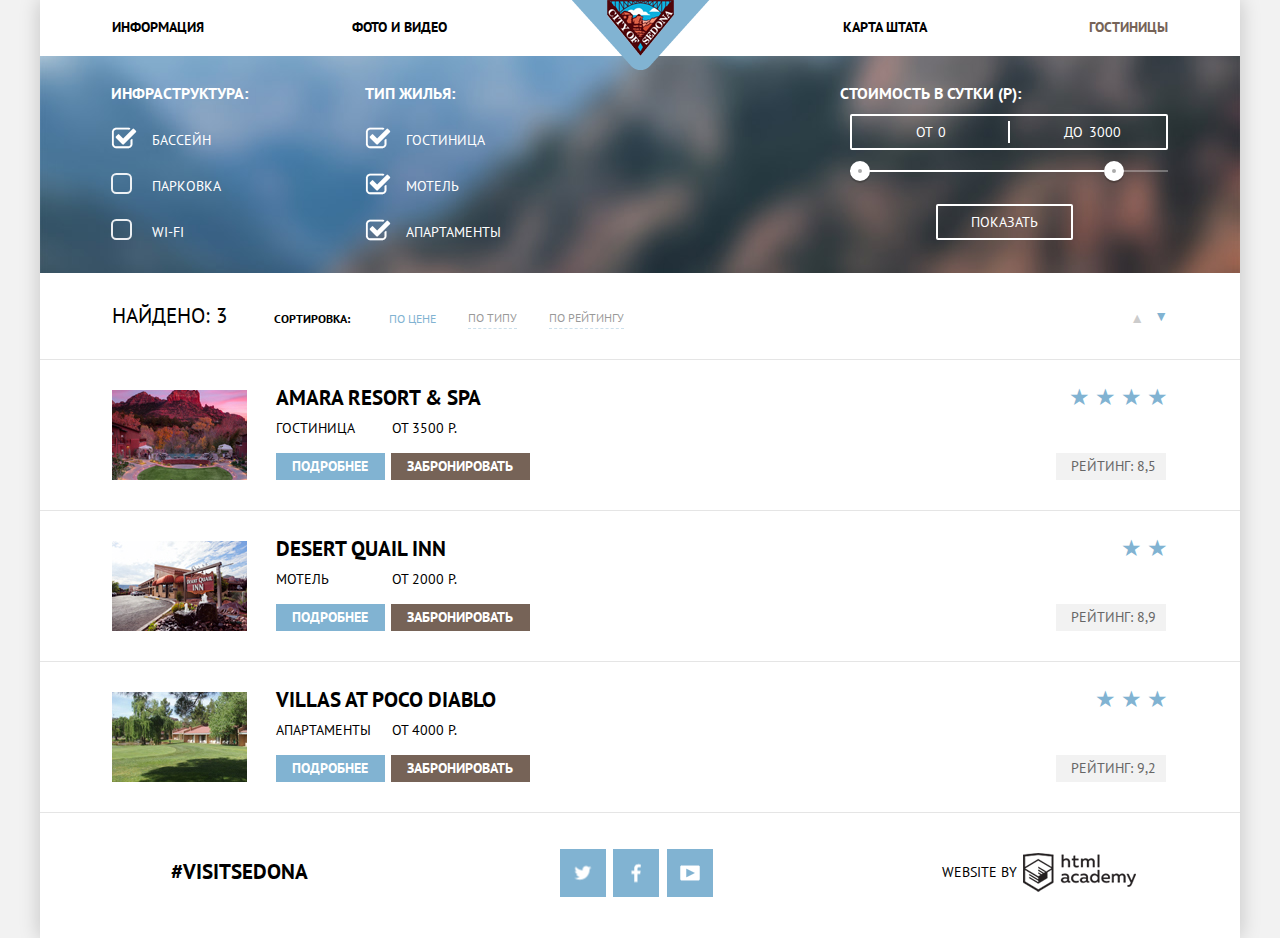
==== catalog.html @ bf2d9d8e "Оформил чекбоксы" ====
<!DOCTYPE html>
<html lang="ru">
  <head>
      <meta charset="UTF-8">
      <title>Sedona - Гостиницы</title>
      <link href='https://fonts.googleapis.com/css?family=PT+Sans:400,700&subset=latin,cyrillic' rel='stylesheet' type='text/css'>
      <link rel="stylesheet" href="css/style.css">
  </head>
  <body>
    <div class="container">
      <header class="main-header">
        <nav class="main-nav">
          <ul>
            <li class="main-nav-item"><a href="#">Информация</a></li>
            <li class="main-nav-item"><a href="#">Фото и видео</a></li>
            <li class="main-nav-item"><a href="#">Карта штата</a></li>
            <li class="main-nav-item"><span>Гостиницы</span></li>
          </ul>
        </nav>
        <div class="main-logo">
          <a href="index.html"><img src="img/logo.png" alt="logo" width="138" height="70"></a>
        </div>
      </header>
      <main class="catalog-page">
        <section class="hotels-type">
          <div class="inner-container">
            <form class="hotels-type-form clearfix" action="#" method="post">
              <div class="hotels-type-left">
                <fieldset>
                  <legend>Инфраструктура:</legend>
                    <label class="input-item">
                      <input class="hotels-type-checkbox" type="checkbox" name="hotels" checked>
                      <span class="checkbox-indicator"></span>
                      Бассейн
                    </label>
                    <label class="input-item">
                      <input class="hotels-type-checkbox" type="checkbox" name="hotels">
                      <span class="checkbox-indicator"></span>
                      Парковка
                    </label>
                    <label class="input-item">
                      <input class="hotels-type-checkbox" type="checkbox" name="hotels">
                      <span class="checkbox-indicator"></span>
                      WI-FI
                    </label>
                </fieldset>
                 <fieldset>
                  <legend>Тип жилья:</legend>
                    <label class="input-item">
                      <input class="hotels-type-checkbox" type="checkbox" name="hotels" checked>
                      <span class="checkbox-indicator"></span>
                      Гостиница
                    </label>
                    <label class="input-item">
                      <input class="hotels-type-checkbox" type="checkbox" name="hotels" checked>
                      <span class="checkbox-indicator"></span>
                      Мотель
                    </label>
                    <label class="input-item">
                      <input class="hotels-type-checkbox" type="checkbox" name="hotels" checked>
                      <span class="checkbox-indicator"></span>
                      Апартаменты
                    </label>
                </fieldset>
              </div>
              <div class="hotels-type-right">
                <fieldset>
                  <legend>Стоимость в сутки (Р):</legend>
                  <div class="filter-range">
                    <div class="price-controls">
                      <label class="min-price">от <input type="text" name="min-price" value="0"></label>
                      <label class="max-price">до <input type="text" name="max-price" value="3000"></label>
                    </div>
                    <div class="range-controls">
                      <div class="scale">
                        <div class="bar"></div>
                      </div>
                      <div class="range-toggle range-toggle-min"></div>
                      <div class="range-toggle range-toggle-max"></div>
                    </div>
                  </div>
                </fieldset>
                <button class="btn-transparent" type="submit">Показать</button>
              </div>
            </form>
          </div>
        </section>

        <div class="row-sorting clearfix">
          <div class="hotel-wrapper-left">
            <div class="search-result-title">
              Найдено: 3
            </div>
            <div class="search-result-sorting">Сортировка:</div>
            <a href="#" class="sorting-type active-sorting">По цене</a>
            <a href="#" class="sorting-type">По Типу</a>
            <a href="#" class="sorting-type">По Рейтингу</a>
          </div>
          <div class="hotel-wrapper-right">
            <a class="arrow-up" href="#">▲</a>
            <a class="arrow-down active-arrow" href="#">▼</a>
          </div>
        </div>
        <section class="hotels-list">
          <article class="hotel-item clearfix">
            <div class="hotel-wrapper-left">
              <img src="img/hotel-amara.jpg" alt="hotel-amara" height="90" width="135">
              <div class="hotel-col-info">
                <h2 class="hotel-name">Amara Resort & SPA</h2>
                <div class="hotel-description">
                  <span class="hotel-description-type">Гостиница</span>
                  <span > ОТ 3500 Р.</span>
                </div>
                <a class="btn-more" href="#">Подробнее</a>
                <a class="btn-book" href="#">Забронировать</a>
              </div>
            </div>
            <div class="hotel-wrapper-right clearfix">
              <div class="rating-stars">
                <span class="rating-star">★</span>
                <span class="rating-star">★</span>
                <span class="rating-star">★</span>
                <span class="rating-star">★</span>
              </div>
              <div class="rating">Рейтинг: 8,5</div>
            </div>
          </article>
          <article class="hotel-item clearfix">
            <div class="hotel-wrapper-left">
              <img src="img/hotel-quail.jpg" alt="hotel-quail" height="90" width="135">
              <div class="hotel-col-info">
                <h2 class="hotel-name">DESERT QUAIL INN</h2>
                <div class="hotel-description">
                 <span class="hotel-description-type"> Мотель</span>   <span>ОТ 2000 Р.</span></div>
                <a class="btn-more" href="#">Подробнее</a>
                <a class="btn-book" href="#">Забронировать</a>
              </div>
            </div>
            <div class="hotel-wrapper-right">
              <div class="rating-stars">
                <span class="rating-star">★</span>
                <span class="rating-star">★</span>
              </div>
              <div class="rating">Рейтинг: 8,9</div>
            </div>
          </article>
          <article class="hotel-item clearfix">
            <div class="hotel-wrapper-left">
              <img src="img/hotel-villas.jpg" alt="hotel-villas" height="90" width="135">
              <div class="hotel-col-info">
                <h2 class="hotel-name">VILLAS AT POCO DIABLO</h2>
                <div class="hotel-description"><span class="hotel-description-type">Апартаменты </span>   <span>ОТ 4000 Р.</span></div>
                <a class="btn-more" href="#">Подробнее</a>
                <a class="btn-book" href="#">Забронировать</a>
              </div>
            </div>
            <div class="hotel-wrapper-right clearfix">
              <div class="rating-stars">
                <span class="rating-star">★</span>
                <span class="rating-star">★</span>
                <span class="rating-star">★</span>
              </div>
              <div class="rating">Рейтинг: 9,2</div>
            </div>
          </article>
        </section>

      </main>
      <footer class="main-footer ">
        <div class="footer-content-wrapper clearfix">
          <div class="hashtag">
            #VISITSEDONA
          </div>
          <section class="footer-social">
            <a class="social-btn social-btn-tw" href="#">Twitter</a>
            <a class="social-btn social-btn-fb" href="#">Facebook</a>
            <a class="social-btn social-btn-yt" href="#">Youtube</a>
          </section>
          <section class="footer-copyright">
            <span>Website By</span> <a class="btn-academy-logo"href="#"></a>
          </section>
        </div>
      </footer>
    </div>
  </body>
</html>
---- css/style.css ----
body {
  margin: 0;
  min-width: 768px;

  text-transform: uppercase;
  font-size: 14px;
  line-height: 21px;
  font-family: "PT Sans","Arial", "Geneva", "Helvetica", sans-serif;

  background-color: #f2f2f2;
}
h1 {
  font-size: 21px;
  line-height: 26px;
}
ul {
  padding: 0;
  margin: 0;
  list-style: none;
  display: block;
}
p {
  margin: 0;
}
.clearfix::after {
  content: "";
  display: table;
  clear: both;
}
.container {
  position: relative;
  max-width: 1200px;
  margin: 0 auto;

  box-shadow: 0 0 20px rgba(0, 1, 1, 0.2);
  background-color: white;
}
.main-header {
  padding-left: 6%;
  padding-right: 6%;
  min-height: 56px;
}

.main-logo {
  position: absolute;
  z-index: 2;
  top: 0px;
  right: 50%;
  margin-right: -70px;
  cursor: pointer;

}
.main-nav {
  display: block;
}
.main-nav-item {
  display: block;
  float: left;
  width: 20%;
  padding-top: 14px;
  padding-bottom: 16px;
  padding-right: 2%;

  line-height: 26px;
  text-align: left;
}
.main-nav-item:not(:first-child) {
  width: 19.1%;
  padding-left: 0.7%;
}
.main-nav-item a,
.main-nav-item span,
.btn-hotel-search
{
  text-decoration: none;
}
.main-nav-item a,
.main-nav-item span {
  color: black;
  font-weight: bold;
}
.btn-hotel-search,
.form-item-button {
  color: white;
}
.main-nav-item a:hover,
.hotel-name:hover{
  color: #81b3d2;
}
.main-nav-item a:active,
.hotel-name:active{
  color: #cacaca;
}
.main-nav-item span {
  cursor: pointer;
  color: #766357;
}
.main-nav-item span:hover {
  color: #604e43;
}
.main-nav-item span:active {
  opacity: 0.3;
}
.main-nav-item:nth-child(3n) {
  margin-left: 12%;
}
.main-nav-item:nth-child(n+3) {
  padding-right: 0;
  padding-right: 0;
  padding-left: 2.3%;
   text-align: right;
}
.main-nav-item:last-child {
  float: right;
}
.title-image {
  position: relative;
  padding-top: 76px;
  background: url(../img/bg-main.jpg) no-repeat;
  background-size: cover;
  background-position: 0 26%;
  min-height: 432px;
}
.title-image::after {
  content: "";
  position: absolute;
  width: 100%;
  height: 57px;
  bottom: 0;
  background: url(../img/border-image.png) no-repeat;
  background-size: 100% 100%;
}
.hotels-type {
  background: url(../img/bg-filter.jpg) no-repeat;
  background-size: cover;
  background-position: 0 16%;
}
.title-image img{
  display: block;
  margin: 0 auto;
}
.main-header,
.primary-header,
.simple-text,
.index-content,
.features-banner-item,
.features-item,
.footer-content-wrapper {
    text-align: center;
}
.primary-header {
  margin: 60px auto;
  width: 445px;
  margin-bottom: 30px;
}
.simple-text {
  margin-bottom: 52px;
  color: #333333;
}
.features-banner-item {
  box-sizing: border-box;
  float: left;
  width: 33%;
  min-height: 202px;
  padding-top: 54px;
  min-height: 256px;
  color: white;
  background-color: #81b3d2;
}
.features-banner-item .features-text {
  padding-left: 12%;
  padding-right: 10%;
}
.features-item {
  float: left;
  width: 31%;
  padding-left: 1%;
  padding-right: 1%;
}
.features-name {
  margin-bottom: 24px;
  padding-left: 4%;
  display: block;
  font-size: 21px;
}
.features-number {
  margin-bottom: 21px;
}
.features-image {
  width: 100%;
  height: auto;
}
.features-image-wrapper {
  overflow: hidden;
  float: left;
  height: 256px;
  width: 67%;
}

.icon::before,
.social-btn::before,
.btn-academy-logo::before
 {
  content: "";
  position: absolute;
  top: 0;
  left: 50%;
  right: 50%;
  background-image: url(..//img/spritesheet.png);
  background-repeat: no-repeat;
}
.social-btn::before {
   top: 50%;
  transform: translate(-50%,-50%);
}
.icon-burger::before {
    width: 74px;
    height: 70px;
    transform: translate(-40%);
    background-position: -103px -34px;
}
.icon-present::before {
    width: 64px;
    height: 76px;
    transform: translate(-33%,-4%);
    background-position: -187px -5px;
}
.icon-hotel::before {
  width: 75px;
  height: 72px;
  transform: translate(-48%);
  background-position: -5px -114px;
}
.icon-academy::before {
  width: 113px;
  height: 39px;
  background-position: -90px -114px;
}
.social-btn {
  display: inline-block;
  width: 46px;
  height: 48px;
  margin-right: 1.8%;
  font-size: 0;
  position: relative;
  background-color: #81b3d2;
}
.social-btn-tw::before {
    width: 17px;
    height: 15px;
    background-position: -123px -5px;
}
.social-btn-yt::before {
    width: 20px;
    height: 16px;
    background-position: -150px -5px;
}
.social-btn-fb::before {
    width: 10px;
    height: 19px;
    background-position: -103px -5px;
}
.social-btn:hover {
  background-color: #669ec0;
}
.social-btn:active {
  background-color: #5496bd;
}
.social-btn:active::before {
  opacity: 0.2;
}
.footer-copyright span,
.btn-academy-logo {
  margin-right: 2px;
  vertical-align: middle;
}
.btn-academy-logo {
  display: inline-block;
  font-size: 0;
  position: relative;
}
.btn-academy-logo,
.btn-academy-logo::before {
  width: 113px;
  height: 39px;
}
.btn-academy-logo::before {
  width: 113px;
  height: 39px;
  left: 0;
  background-position: -90px -114px;
}
.btn-academy-logo:hover::before {
  background-position: -90px -163px;
}
.btn-academy-logo:active::before {
  background-position: -90px -114px;
  opacity: 0.3;
}

.row-2 {
  background-color: #eeeeee;
}
.row-2 .features-item {
  padding-top: 47px;
}
.row-2 .features-name {
  padding-left: 30%;
  padding-right: 29%;
}
.row-2 .features-name:nth-child(n+1) {
  padding-left: 34%;
}
.row-2 .features-number:nth-child(n+1) {
  padding-left: 4%;
}
.row-2 .simple-text {
  margin-bottom: 59px;
}

.row-1 .features-item {
  position: relative; /* for sprites */
  width: 31%;
  min-height: 170px;
  padding-left: 1%;
  padding-right: 1%;
  padding-top: 101px;;
  margin-top: 60px;
}
.features-item .simple-text {
  margin-right: 15%;
  margin-left: 15%;
}

.index-content {
  padding-top: 56px;
}
.index-content b,
.index-content .simple-text {
  line-height: 24px;
}
.index-content b {
  display: block;
  margin-bottom: 30px;
  font-size: 30px;
}
.index-content .simple-text {
  margin-bottom: 47px;
}


.index-content h2 {
  width: 568px;
  margin: 0 auto;
}

.btn-hotel-search {
  display: block;
  padding-top: 32px;
  padding-bottom: 33px;
  background-color: #766357;
}

/* Search Form */

.form-item {
  /*display: none; */
  position: absolute;
  right: 50%;
  left: 50%;
  width: 568px;
  margin: 0 auto;
  padding-top: 55px;

  transform: translate(-50%);
  background-color: white;
  font-size: 0px;
  line-height: 26px;
  vertical-align: middle;
  box-shadow: 0px 7px 15px 0px rgba(0, 1, 1, 0.15);
}

.form-item-row input,
.form-item-row label,
.hashtag {
  font-size: 14px;
  font-weight: bold;
  line-height: 26px;
  text-transform: uppercase;
}
.form-item-row,
.form-item-button
 {
  width: 475px;
  margin: 0 auto;
}
.form-item-button {
  display: block;
  width: 458px;
  border: 0;
  margin-bottom: 55px;
  padding-top: 19px;
  padding-bottom: 18px;
  font-size: 21px;
  line-height: 21px;
  outline: none;
  background-color: #81b3d2;
}
.form-item-button span {
  text-transform: uppercase;
  font-family: "PT Sans","Arial", "Geneva", "Helvetica", sans-serif;
}
.form-item-button:hover {
  background-color: #669ec0;
}
.form-item-button:active {
  background-color: #5496bd;
}
.form-item-button:active span{
  opacity: 0.5;
}
.form-item-row {
  position: relative; /* for icons */
  box-sizing: border-box;
  margin-bottom: 29px;
}
.form-item-row:first-child {
  padding-left: 11px;
}
.form-item-row:nth-child(2) {
  padding-left: 8px;
}
.form-item-row:last-of-type {
  margin-bottom: 53px;
  padding-left: 7px;
}

.icon-calendar {
  position: absolute;
  top: 8px;
  right: 18px;
  width: 21px;
  height: 22px;
  background-image: url(..//img/spritesheet.png);
  background-repeat: no-repeat;
  background-position: -5px -5px;
  cursor: pointer;
  opacity: 0.2
}
.icon-calendar:hover {
  opacity: 1;
}
.icon-calendar:active {
  background-position: -36px -5px;
}
.arrival-value,
.departure-value
.arrival-value,
.departure-value,
.number-value,
.plus,
.minus {
    background-color: #f2f2f2;
}
.plus,
.minus,
.number-value {
  width: 38px;
  height: 38px;
  padding: 0;
  border: 0;

  text-align: center;
}
.number-value {
  outline: none;
}
.plus,
.minus {
  display: inline-block;
  box-sizing: border-box;
  padding-top: 6px;
  color: rgba(0,0,0,0.3);
  cursor: pointer;
}
.minus {
  font-size: 42px;
  line-height: 21px;
  font-weight: 400;
}
.plus {
  font-size: 26px;
  line-height: 26px;
  font-weight: 700;
}
.minus:hover,
.plus:hover {
  color: black;
}
.minus:active,
.plus:active {
  color: #81b3d2;
}

.arrival-value,
.departure-value {
  width: 300px; /* 346 */
  padding: 7px 30px 6px 14px;
  border: 0;
  margin-left: 20px;
  outline-color: gray;
  background-color: #f2f2f2;
}
.departure-value {
  width: 304px;
  padding-left: 11px;
  padding-top: 6px;
}
.arrival-value:hover,
.departure-value:hover {
  background-color: #ebebeb;
}
.arrival-value:focus,
.departure-value:focus {
  background-color: #ffffff;
}
.form-item-rangeblock {
  display: inline-block;
}
.form-item-rangeblock > span {
  vertical-align: top;
}



.form-item-rangeblock:first-of-type {
  margin-left: 41px;
  margin-right: 53px;
}
.form-item-rangeblock:nth-of-type(2) {
  margin-left: 27px;
}

.footer-content-wrapper {
  width: 100%;
  background-color: rgba(255,255,255,0.9);
  min-height: 125px; /* temporary */
}
.index-main-footer .footer-content-wrapper {
  position: absolute;
  bottom: 0;
}
.index-main-footer iframe {
  width: 100%;
}
.footer-copyright {
  padding-top: 40px;
}
.hashtag,
.footer-social,
.footer-copyright {
  float: left;
  box-sizing: border-box;
  width: 33.33%;
}
.footer-social {
  padding-top: 36px;
  font-size: 0;
}
.hashtag {
  font-size: 21px;
  padding-top: 46px;
}


/* for catalog.html */

.hotels-type-form fieldset,
.hotels-type-form legend {
  margin: 0;
  padding: 0;
  border:0;

  color: white;
}
.hotels-type-form legend {
  font-weight: bold;
  font-size: 16px;
}
.inner-container {
  padding-top: 27px;
  padding-right: 6%;
  padding-left: 5.9%;
}


 /* Difficult form */

.filter-range {
  padding-top: 10px;
  margin-left: 3%;
}
.filter-range-title {
  margin-bottom: 9px;

  font-weight: bold;
  font-size: 16px;
  line-height: 21px;
}
.price-controls {
  position: relative;
  height: 32px;
  margin-bottom: 20px;
  font-size: 0;
  border: 2px solid #ffffff;
  border-radius: 2px;
}
.price-controls::after {
  content: "";
  position: absolute;
  top: 50%;
  left: 50%;
  width: 2px;
  height: 22px;

  background: #ffffff;
  transform: translate(-50%,-50%);
}
.price-controls label {
  display: inline-block;

  font-size: 14px;
  line-height: 31px;
  vertical-align: top;

  cursor: pointer;
}
.price-controls .min-price,
.price-controls .max-price {
  width: 27%;
  padding-left: 20.2%;
}
.price-controls input {
  width: 57%;
  margin: 0;

  color: inherit;
  font: inherit;

  background: none;
  border: none;
  outline: none;
}
.range-controls {
  position: relative;

  margin-bottom: 32px;
}
.range-controls .scale {
  height: 2px;

  background: rgba(255, 255, 255, 0.3);
}
.range-controls .bar {
  width: 80%;
  height: 2px;

  background: #ffffff;
}
.range-toggle {
  position: absolute;
  top: -9px;
  width: 4px;
  height: 4px;
  background: #ababab;
  border: 8px solid #ffffff;
  border-radius: 50%;
  box-shadow: 0 2px 1px 0 rgba(0, 1, 1, 0.2);
  cursor: pointer;
}
.range-toggle-min {
  left: 0;
}
.range-toggle:hover {
  background: #1c4f80;
}
.range-toggle-max {
  left: 80%;
}
.btn-transparent {
  display: block;
  margin: 0 auto;
  padding: 6px 33px;

  font-size: 14px;
  line-height: 20px;
  color: #ffffff;
  text-transform: uppercase;

  background: none;
  border: 2px solid #ffffff;
  border-radius: 2px;
  outline: none;
  cursor: pointer;
  font-family: "PT Sans","Arial", "Geneva", "Helvetica", sans-serif;
}



.hotels-type {
  min-height: 217px; /* Temporary */
}
.hotels-type-left {
  float: left;
  width: 60%;
  font-size: 0;
}
.hotels-type-right {
  float: right;
  width: 31%;
}
.hotels-type-left fieldset{
  display: inline-block;
  vertical-align: top;
  width: 40%;
  font-size: 14px;
}
.hotels-type-left fieldset:first-of-type {
  min-width: 240px;
}
.input-item {
  position: relative;
  display: block;
  height: 25px;
  margin-right: 50%;
  margin-top: 21px;
  padding-left: 41px;
  cursor: pointer;
}
fieldset .input-item:first-of-type {
  margin-top: 26px;
}
.input-item input {
  margin-top: 25px;
}

.input-item input[type="checkbox"] {
  display: none;
}
.input-item input[type="checkbox"] + .checkbox-indicator{
  position: absolute;
  opacity: 0.9;
  top: -3px;
  left: 0;
  width: 17px;
  height: 17px;
  border: 2px solid white;
  border-radius: 25%
}
.input-item input[type="checkbox"]:checked + .checkbox-indicator {
  width: 26px;
  height: 22px;
  border: 0;
  opacity: 1;

  border-radius: 0;
  background-position: -67px -5px;
  background-image: url(../img/spritesheet.png);
  background-repeat: no-repeat;
}
.input-item input[type="checkbox"]:disabled + .checkbox-indicator {
  opacity: 0.4;
}
.row-sorting,
.hotel-item {
  padding-right: 6%;
  padding-left: 6%;
  border-bottom: 1px solid rgba(0,0,0,0.1);
}

.row-sorting {
  padding-top: 30px;
  padding-bottom: 30px;
  text-align: center;
}
.row-sorting .hotel-wrapper-right {
  padding-top: 3px;
}
.search-result-sorting {
  font-size: 12px;
  font-weight: bold;
}
.sorting-type {
  font-size: 12px;
  opacity: 0.4;
  color: black;
  text-decoration: none;
  border-bottom: 1px dashed #81b3d2;
}
.active-sorting {
 color: #81b3d2;
 opacity: 1;
 border: 0;
}

.search-result-title {
  margin-right: 47px;
}
.search-result-sorting {
  margin-right: 39px;
}
.sorting-type {
  margin-right: 32px;
}
.sorting-type:hover:not(.active-sorting) {
  color: #81b3d2;
}
.sorting-type:active:not(.active-sorting) {
  opacity: 1;
  color: black;
}
.hotel-item {
  padding-top: 25px;
  padding-bottom: 30px
}
.hotel-wrapper-left {
  float:left;
  font-size: 0px;
}
.hotel-wrapper-left img,
.btn-more {
   vertical-align: bottom;
}

.hotel-col-info {
  font-size: 0px
}
.hotel-col-info *
 {
  font-size: 14px;
}
.hotel-wrapper-right {
  float: right;
}
.search-result-title,
.search-result-sorting,
.arrow-up,
.arrow-down,
.hotel-col-info,
.sorting-type {
  display: inline-block;
  vertical-align: bottom;

}
.arrow-up,
.arrow-down {
  text-decoration: none;
  color: #cccccc;
}
.arrow-up:hover:not(.active-arrow),
.arrow-down:hover:not(.active-arrow) {
  color: black;
}
.arrow-up:active:not(.active-arrow),
.arrow-down:active:not(.active-arrow) {
  color: #81b3d2;
}

.arrow-up {
  margin-right: 6px;
  padding-top: 2px;
}
.active-arrow {
  color: #81b3d2;
  vertical-align: top;
}
.search-result-title,
.hotel-name {
  line-height: 26px;
  font-size: 21px;
}
.hotel-name {
  margin: 0 0 7px 0;
  cursor: pointer;
}
.rating-stars {
  margin-bottom: 42px;
  padding-top: 1px;
  text-align: right;
}
.rating-star {
  display: inline-block;
  margin-right: 1px;
  color: #81b3d2;
  font-size: 23px;
}
.rating-stars .rating-star:last-of-type {
  margin-right: 0;
}
.rating {
  background: #f2f2f2;
  padding: 3px 0px 3px 4px;
  color: #666666;
  width: 106px;
  text-align: center;
  margin-right: 2px;
}

.hotel-col-info {
  vertical-align: top;
  margin-left: 29px;
}

.hotel-description {
  margin-bottom: 14px;
}
.hotel-description-type {
  display: inline-block;
  width: 110px;
  margin-right: 2px;
}

.btn-more, .btn-book {
  display: inline-block;
  padding-left: 16px;
  padding-right: 17px;
  padding-top: 3px;
  padding-bottom: 3px;

  text-decoration: none;
  color: white;
  font-weight: bold;
}
.btn-more:active,
.btn-book:active,
.btn-hotel-search:active {
  color: rgba(255, 255, 255, 0.4);
}
.btn-more {
  background-color: #81b3d2;
  margin-right: 6px;
}
.btn-more:hover {
  background-color: #669ec0;
}
.btn-more:active {
  background-color: #5496bd;
}
.btn-book {
  background-color: #766357;
  vertical-align: top;
}
.btn-hotel-search:hover,
.btn-book:hover {
  background-color: #604e43;
}
.btn-hotel-search:active,
.btn-book:active {
  background-color: #503e33;
}
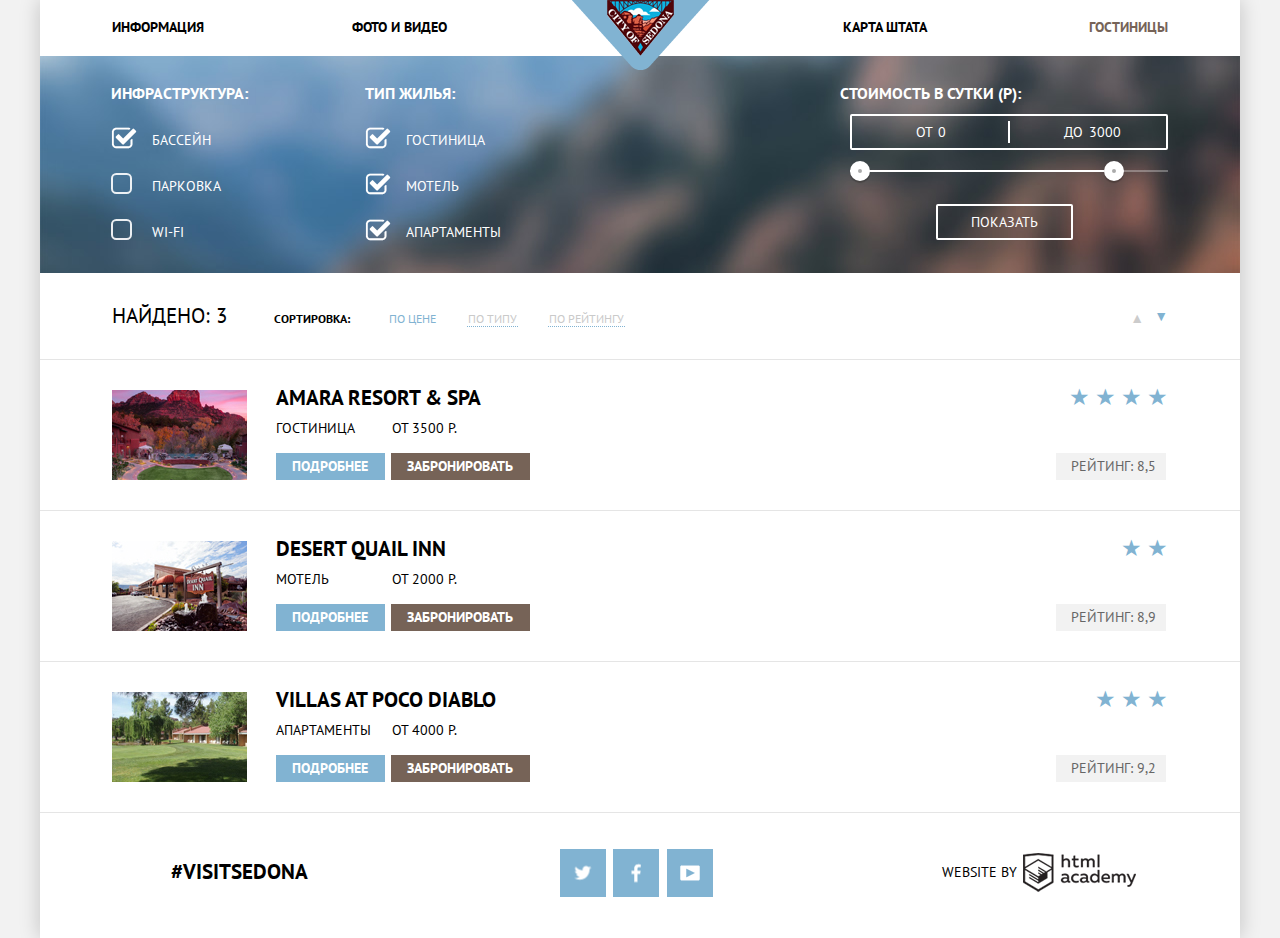
==== commit c3fb77ce: "Подправил для валидности документов" ====
--- a/catalog.html
+++ b/catalog.html
@@ -177,7 +177,7 @@
             <a class="social-btn social-btn-yt" href="#">Youtube</a>
           </section>
           <section class="footer-copyright">
-            <span>Website By</span> <a class="btn-academy-logo"href="#"></a>
+            <span>Website By</span> <a class="btn-academy-logo" href="#"></a>
           </section>
         </div>
       </footer>
--- a/css/style.css
+++ b/css/style.css
@@ -118,7 +118,7 @@
   padding-top: 76px;
   background: url(../img/bg-main.jpg) no-repeat;
   background-size: cover;
-  background-position: 0 26%;
+  background-position: 0 28%;
   min-height: 432px;
 }
 .title-image::after {
@@ -154,13 +154,13 @@
   margin-bottom: 30px;
 }
 .simple-text {
-  margin-bottom: 52px;
+  margin-bottom: 53px;
   color: #333333;
 }
 .features-banner-item {
   box-sizing: border-box;
   float: left;
-  width: 33%;
+  width: 33.4%;
   min-height: 202px;
   padding-top: 54px;
   min-height: 256px;
@@ -168,20 +168,26 @@
   background-color: #81b3d2;
 }
 .features-banner-item .features-text {
-  padding-left: 12%;
-  padding-right: 10%;
+  width: 75%;
+  margin: 0 auto;
+}
+.features-banner-item:nth-of-type(2) .features-text {
+  width: 53%;
 }
 .features-item {
   float: left;
   width: 31%;
+  min-height: 208px;
   padding-left: 1%;
   padding-right: 1%;
 }
 .features-name {
   margin-bottom: 24px;
-  padding-left: 4%;
   display: block;
   font-size: 21px;
+}
+.features-banner .features-name {
+
 }
 .features-number {
   margin-bottom: 21px;
@@ -194,7 +200,7 @@
   overflow: hidden;
   float: left;
   height: 256px;
-  width: 67%;
+  width: 66.6%;
 }
 
 .icon::before,
@@ -216,13 +222,13 @@
 .icon-burger::before {
     width: 74px;
     height: 70px;
-    transform: translate(-40%);
+    transform: translate(-40%, 1%);
     background-position: -103px -34px;
 }
 .icon-present::before {
     width: 64px;
     height: 76px;
-    transform: translate(-33%,-4%);
+    transform: translate(-34%,-5%);
     background-position: -187px -5px;
 }
 .icon-hotel::before {
@@ -305,33 +311,38 @@
   padding-top: 47px;
 }
 .row-2 .features-name {
-  padding-left: 30%;
-  padding-right: 29%;
-}
-.row-2 .features-name:nth-child(n+1) {
-  padding-left: 34%;
-}
-.row-2 .features-number:nth-child(n+1) {
-  padding-left: 4%;
+  width: 43%;
+  margin: 0 auto;
+  margin-bottom: 23px;
+}
+.row-2 .features-item:nth-child(n+2) {
+  padding-left: 1.5%;
 }
 .row-2 .simple-text {
   margin-bottom: 59px;
 }
-
 .row-1 .features-item {
   position: relative; /* for sprites */
-  width: 31%;
   min-height: 170px;
-  padding-left: 1%;
-  padding-right: 1%;
   padding-top: 101px;;
   margin-top: 60px;
 }
+.row-1 .features-item:nth-of-type(2) {
+  padding-left: 2%;
+  width: 30%
+}
+.row-1 .features-item:nth-of-type(3){
+  padding-left: 2.4%;
+  width: 30%
+}
+
 .features-item .simple-text {
-  margin-right: 15%;
-  margin-left: 15%;
-}
-
+  width: 71%;
+  margin: 0 auto;
+}
+.icon-burger .simple-text {
+  width: 80%;
+}
 .index-content {
   padding-top: 56px;
 }
@@ -704,7 +715,10 @@
   cursor: pointer;
   font-family: "PT Sans","Arial", "Geneva", "Helvetica", sans-serif;
 }
-
+.btn-transparent:hover {
+  background-color: white;
+  color: black;
+}
 
 
 .hotels-type {
@@ -780,7 +794,7 @@
 
 .row-sorting {
   padding-top: 30px;
-  padding-bottom: 30px;
+  padding-bottom: 25px;
   text-align: center;
 }
 .row-sorting .hotel-wrapper-right {
@@ -791,11 +805,13 @@
   font-weight: bold;
 }
 .sorting-type {
+  margin-right: 30px;
+  padding: 0 1px;
+  border-bottom: 1px dotted #81b3d2;
+  line-height: 14px;
   font-size: 12px;
-  opacity: 0.4;
-  color: black;
+  color: #cacaca;
   text-decoration: none;
-  border-bottom: 1px dashed #81b3d2;
 }
 .active-sorting {
  color: #81b3d2;
@@ -807,10 +823,7 @@
   margin-right: 47px;
 }
 .search-result-sorting {
-  margin-right: 39px;
-}
-.sorting-type {
-  margin-right: 32px;
+  margin-right: 38px;
 }
 .sorting-type:hover:not(.active-sorting) {
   color: #81b3d2;
@@ -849,7 +862,7 @@
 .hotel-col-info,
 .sorting-type {
   display: inline-block;
-  vertical-align: bottom;
+  vertical-align: baseline;
 
 }
 .arrow-up,
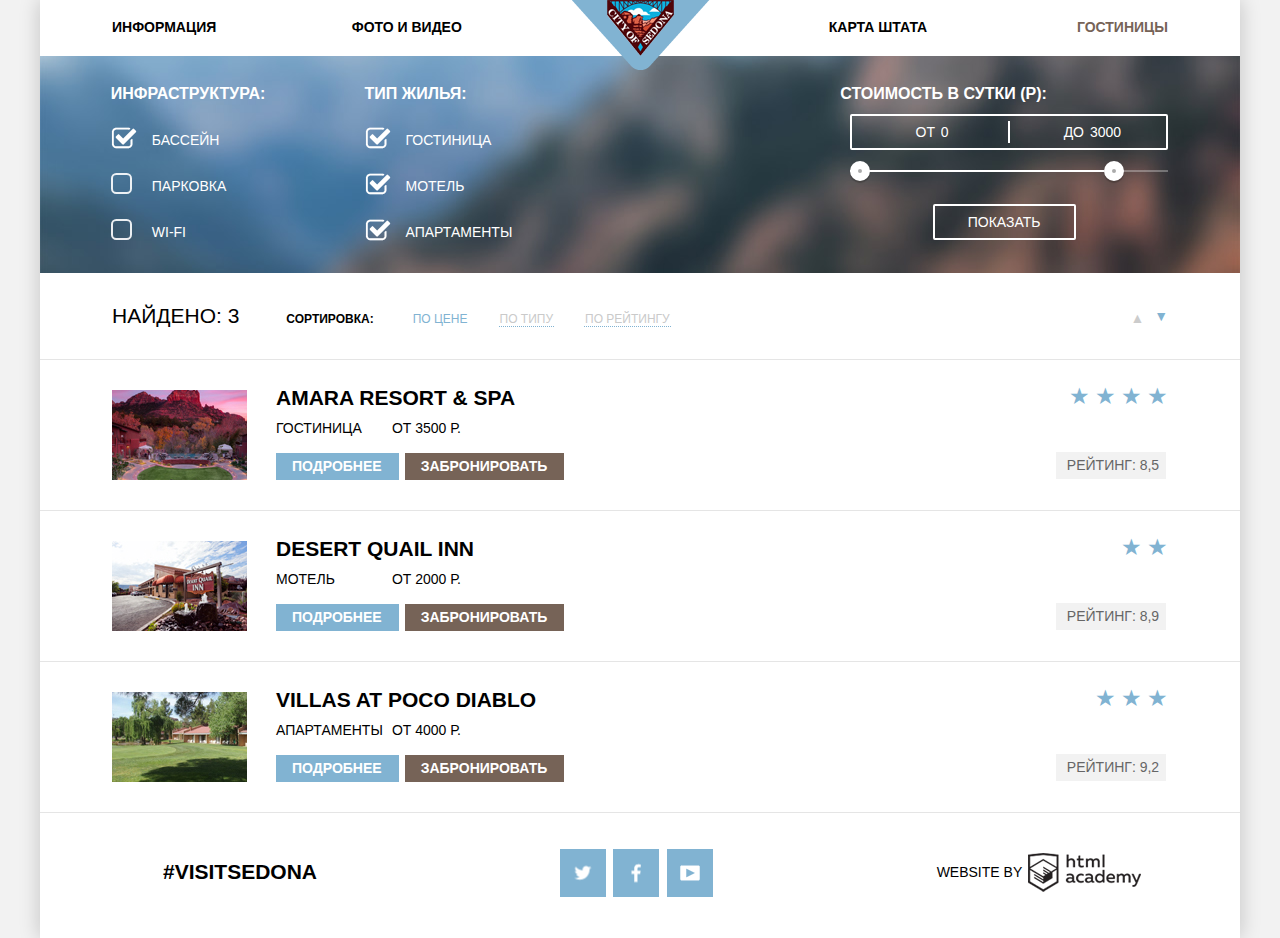
==== commit 412b87b2: "Исправил замечания" ====
--- a/catalog.html
+++ b/catalog.html
@@ -1,10 +1,10 @@
 <!DOCTYPE html>
 <html lang="ru">
   <head>
-      <meta charset="UTF-8">
-      <title>Sedona - Гостиницы</title>
-      <link href='https://fonts.googleapis.com/css?family=PT+Sans:400,700&subset=latin,cyrillic' rel='stylesheet' type='text/css'>
-      <link rel="stylesheet" href="css/style.css">
+    <meta charset="UTF-8">
+    <title>Sedona - Гостиницы</title>
+    <link href="https://fonts.googleapis.com/css?family=PT+Sans:400,700&subset=latin,cyrillic' rel='stylesheet' type='text/css">
+    <link rel="stylesheet" href="css/style.css">
   </head>
   <body>
     <div class="container">
--- a/css/style.css
+++ b/css/style.css
@@ -9,24 +9,29 @@
 
   background-color: #f2f2f2;
 }
+
 h1 {
   font-size: 21px;
   line-height: 26px;
 }
+
 ul {
   padding: 0;
   margin: 0;
   list-style: none;
   display: block;
 }
+
 p {
   margin: 0;
 }
+
 .clearfix::after {
   content: "";
   display: table;
   clear: both;
 }
+
 .container {
   position: relative;
   max-width: 1200px;
@@ -35,6 +40,7 @@
   box-shadow: 0 0 20px rgba(0, 1, 1, 0.2);
   background-color: white;
 }
+
 .main-header {
   padding-left: 6%;
   padding-right: 6%;
@@ -50,9 +56,11 @@
   cursor: pointer;
 
 }
+
 .main-nav {
   display: block;
 }
+
 .main-nav-item {
   display: block;
   float: left;
@@ -64,55 +72,68 @@
   line-height: 26px;
   text-align: left;
 }
+
 .main-nav-item:not(:first-child) {
   width: 19.1%;
   padding-left: 0.7%;
 }
+
 .main-nav-item a,
 .main-nav-item span,
 .btn-hotel-search
 {
   text-decoration: none;
 }
+
 .main-nav-item a,
 .main-nav-item span {
   color: black;
   font-weight: bold;
 }
+
 .btn-hotel-search,
 .form-item-button {
   color: white;
 }
+
 .main-nav-item a:hover,
 .hotel-name:hover{
   color: #81b3d2;
 }
+
 .main-nav-item a:active,
 .hotel-name:active{
   color: #cacaca;
 }
+
 .main-nav-item span {
   cursor: pointer;
   color: #766357;
 }
+
 .main-nav-item span:hover {
   color: #604e43;
 }
+
 .main-nav-item span:active {
   opacity: 0.3;
 }
+
 .main-nav-item:nth-child(3n) {
   margin-left: 12%;
 }
+
 .main-nav-item:nth-child(n+3) {
   padding-right: 0;
   padding-right: 0;
   padding-left: 2.3%;
    text-align: right;
 }
+
 .main-nav-item:last-child {
   float: right;
 }
+
 .title-image {
   position: relative;
   padding-top: 76px;
@@ -121,6 +142,7 @@
   background-position: 0 28%;
   min-height: 432px;
 }
+
 .title-image::after {
   content: "";
   position: absolute;
@@ -130,15 +152,18 @@
   background: url(../img/border-image.png) no-repeat;
   background-size: 100% 100%;
 }
+
 .hotels-type {
   background: url(../img/bg-filter.jpg) no-repeat;
   background-size: cover;
   background-position: 0 16%;
 }
+
 .title-image img{
   display: block;
   margin: 0 auto;
 }
+
 .main-header,
 .primary-header,
 .simple-text,
@@ -148,15 +173,18 @@
 .footer-content-wrapper {
     text-align: center;
 }
+
 .primary-header {
   margin: 60px auto;
   width: 445px;
   margin-bottom: 30px;
 }
+
 .simple-text {
   margin-bottom: 53px;
   color: #333333;
 }
+
 .features-banner-item {
   box-sizing: border-box;
   float: left;
@@ -167,13 +195,16 @@
   color: white;
   background-color: #81b3d2;
 }
+
 .features-banner-item .features-text {
   width: 75%;
   margin: 0 auto;
 }
+
 .features-banner-item:nth-of-type(2) .features-text {
   width: 53%;
 }
+
 .features-item {
   float: left;
   width: 31%;
@@ -181,21 +212,22 @@
   padding-left: 1%;
   padding-right: 1%;
 }
+
 .features-name {
   margin-bottom: 24px;
   display: block;
   font-size: 21px;
 }
-.features-banner .features-name {
-
-}
+
 .features-number {
   margin-bottom: 21px;
 }
+
 .features-image {
   width: 100%;
   height: auto;
 }
+
 .features-image-wrapper {
   overflow: hidden;
   float: left;
@@ -215,14 +247,17 @@
   background-image: url(..//img/spritesheet.png);
   background-repeat: no-repeat;
 }
+
 .social-btn::before {
    top: 50%;
   transform: translate(-50%,-50%);
 }
+
 .icon-burger::before {
     width: 74px;
     height: 70px;
     transform: translate(-40%, 1%);
+
     background-position: -103px -34px;
 }
 .icon-present::before {
@@ -231,17 +266,20 @@
     transform: translate(-34%,-5%);
     background-position: -187px -5px;
 }
+
 .icon-hotel::before {
   width: 75px;
   height: 72px;
   transform: translate(-48%);
   background-position: -5px -114px;
 }
+
 .icon-academy::before {
   width: 113px;
   height: 39px;
   background-position: -90px -114px;
 }
+
 .social-btn {
   display: inline-block;
   width: 46px;
@@ -251,54 +289,66 @@
   position: relative;
   background-color: #81b3d2;
 }
+
 .social-btn-tw::before {
-    width: 17px;
-    height: 15px;
-    background-position: -123px -5px;
-}
+  width: 17px;
+  height: 15px;
+  background-position: -123px -5px;
+}
+
 .social-btn-yt::before {
-    width: 20px;
-    height: 16px;
-    background-position: -150px -5px;
-}
+  width: 20px;
+  height: 16px;
+  background-position: -150px -5px;
+}
+
 .social-btn-fb::before {
-    width: 10px;
-    height: 19px;
-    background-position: -103px -5px;
-}
+  width: 10px;
+  height: 19px;
+  background-position: -103px -5px;
+}
+
 .social-btn:hover {
   background-color: #669ec0;
 }
+
 .social-btn:active {
   background-color: #5496bd;
 }
+
 .social-btn:active::before {
   opacity: 0.2;
 }
+
 .footer-copyright span,
 .btn-academy-logo {
   margin-right: 2px;
   vertical-align: middle;
 }
+
 .btn-academy-logo {
   display: inline-block;
   font-size: 0;
   position: relative;
 }
+
 .btn-academy-logo,
 .btn-academy-logo::before {
   width: 113px;
   height: 39px;
 }
+
 .btn-academy-logo::before {
   width: 113px;
   height: 39px;
   left: 0;
   background-position: -90px -114px;
 }
+
 .btn-academy-logo:hover::before {
   background-position: -90px -163px;
 }
+
 .btn-academy-logo:active::before {
   background-position: -90px -114px;
   opacity: 0.3;
@@ -307,30 +357,37 @@
 .row-2 {
   background-color: #eeeeee;
 }
+
 .row-2 .features-item {
   padding-top: 47px;
 }
+
 .row-2 .features-name {
   width: 43%;
   margin: 0 auto;
   margin-bottom: 23px;
 }
+
 .row-2 .features-item:nth-child(n+2) {
   padding-left: 1.5%;
 }
+
 .row-2 .simple-text {
   margin-bottom: 59px;
 }
+
 .row-1 .features-item {
   position: relative; /* for sprites */
   min-height: 170px;
   padding-top: 101px;;
   margin-top: 60px;
 }
+
 .row-1 .features-item:nth-of-type(2) {
   padding-left: 2%;
   width: 30%
 }
+
 .row-1 .features-item:nth-of-type(3){
   padding-left: 2.4%;
   width: 30%
@@ -340,21 +397,26 @@
   width: 71%;
   margin: 0 auto;
 }
+
 .icon-burger .simple-text {
   width: 80%;
 }
+
 .index-content {
   padding-top: 56px;
 }
+
 .index-content b,
 .index-content .simple-text {
   line-height: 24px;
 }
+
 .index-content b {
   display: block;
   margin-bottom: 30px;
   font-size: 30px;
 }
+
 .index-content .simple-text {
   margin-bottom: 47px;
 }
@@ -399,12 +461,14 @@
   line-height: 26px;
   text-transform: uppercase;
 }
+
 .form-item-row,
 .form-item-button
  {
   width: 475px;
   margin: 0 auto;
 }
+
 .form-item-button {
   display: block;
   width: 458px;
@@ -417,30 +481,38 @@
   outline: none;
   background-color: #81b3d2;
 }
+
 .form-item-button span {
   text-transform: uppercase;
   font-family: "PT Sans","Arial", "Geneva", "Helvetica", sans-serif;
 }
+
 .form-item-button:hover {
   background-color: #669ec0;
 }
+
 .form-item-button:active {
   background-color: #5496bd;
 }
+
 .form-item-button:active span{
   opacity: 0.5;
 }
+
 .form-item-row {
   position: relative; /* for icons */
   box-sizing: border-box;
   margin-bottom: 29px;
 }
+
 .form-item-row:first-child {
   padding-left: 11px;
 }
+
 .form-item-row:nth-child(2) {
   padding-left: 8px;
 }
+
 .form-item-row:last-of-type {
   margin-bottom: 53px;
   padding-left: 7px;
@@ -461,9 +533,11 @@
 .icon-calendar:hover {
   opacity: 1;
 }
+
 .icon-calendar:active {
   background-position: -36px -5px;
 }
+
 .arrival-value,
 .departure-value
 .arrival-value,
@@ -473,6 +547,7 @@
 .minus {
     background-color: #f2f2f2;
 }
+
 .plus,
 .minus,
 .number-value {
@@ -483,9 +558,11 @@
 
   text-align: center;
 }
+
 .number-value {
   outline: none;
 }
+
 .plus,
 .minus {
   display: inline-block;
@@ -494,20 +571,24 @@
   color: rgba(0,0,0,0.3);
   cursor: pointer;
 }
+
 .minus {
   font-size: 42px;
   line-height: 21px;
   font-weight: 400;
 }
+
 .plus {
   font-size: 26px;
   line-height: 26px;
   font-weight: 700;
 }
+
 .minus:hover,
 .plus:hover {
   color: black;
 }
+
 .minus:active,
 .plus:active {
   color: #81b3d2;
@@ -522,22 +603,27 @@
   outline-color: gray;
   background-color: #f2f2f2;
 }
+
 .departure-value {
   width: 304px;
   padding-left: 11px;
   padding-top: 6px;
 }
+
 .arrival-value:hover,
 .departure-value:hover {
   background-color: #ebebeb;
 }
+
 .arrival-value:focus,
 .departure-value:focus {
   background-color: #ffffff;
 }
+
 .form-item-rangeblock {
   display: inline-block;
 }
+
 .form-item-rangeblock > span {
   vertical-align: top;
 }
@@ -548,6 +634,7 @@
   margin-left: 41px;
   margin-right: 53px;
 }
+
 .form-item-rangeblock:nth-of-type(2) {
   margin-left: 27px;
 }
@@ -557,16 +644,20 @@
   background-color: rgba(255,255,255,0.9);
   min-height: 125px; /* temporary */
 }
+
 .index-main-footer .footer-content-wrapper {
   position: absolute;
   bottom: 0;
 }
+
 .index-main-footer iframe {
   width: 100%;
 }
+
 .footer-copyright {
   padding-top: 40px;
 }
+
 .hashtag,
 .footer-social,
 .footer-copyright {
@@ -574,10 +665,12 @@
   box-sizing: border-box;
   width: 33.33%;
 }
+
 .footer-social {
   padding-top: 36px;
   font-size: 0;
 }
+
 .hashtag {
   font-size: 21px;
   padding-top: 46px;
@@ -594,23 +687,23 @@
 
   color: white;
 }
+
 .hotels-type-form legend {
   font-weight: bold;
   font-size: 16px;
 }
+
 .inner-container {
   padding-top: 27px;
   padding-right: 6%;
   padding-left: 5.9%;
 }
 
-
- /* Difficult form */
-
 .filter-range {
   padding-top: 10px;
   margin-left: 3%;
 }
+
 .filter-range-title {
   margin-bottom: 9px;
 
@@ -618,6 +711,7 @@
   font-size: 16px;
   line-height: 21px;
 }
+
 .price-controls {
   position: relative;
   height: 32px;
@@ -626,6 +720,7 @@
   border: 2px solid #ffffff;
   border-radius: 2px;
 }
+
 .price-controls::after {
   content: "";
   position: absolute;
@@ -637,6 +732,7 @@
   background: #ffffff;
   transform: translate(-50%,-50%);
 }
+
 .price-controls label {
   display: inline-block;
 
@@ -646,11 +742,13 @@
 
   cursor: pointer;
 }
+
 .price-controls .min-price,
 .price-controls .max-price {
   width: 27%;
   padding-left: 20.2%;
 }
+
 .price-controls input {
   width: 57%;
   margin: 0;
@@ -662,22 +760,26 @@
   border: none;
   outline: none;
 }
+
 .range-controls {
   position: relative;
 
   margin-bottom: 32px;
 }
+
 .range-controls .scale {
   height: 2px;
 
   background: rgba(255, 255, 255, 0.3);
 }
+
 .range-controls .bar {
   width: 80%;
   height: 2px;
 
   background: #ffffff;
 }
+
 .range-toggle {
   position: absolute;
   top: -9px;
@@ -689,15 +791,19 @@
   box-shadow: 0 2px 1px 0 rgba(0, 1, 1, 0.2);
   cursor: pointer;
 }
+
 .range-toggle-min {
   left: 0;
 }
+
 .range-toggle:hover {
   background: #1c4f80;
 }
+
 .range-toggle-max {
   left: 80%;
 }
+
 .btn-transparent {
   display: block;
   margin: 0 auto;
@@ -715,6 +821,7 @@
   cursor: pointer;
   font-family: "PT Sans","Arial", "Geneva", "Helvetica", sans-serif;
 }
+
 .btn-transparent:hover {
   background-color: white;
   color: black;
@@ -724,24 +831,29 @@
 .hotels-type {
   min-height: 217px; /* Temporary */
 }
+
 .hotels-type-left {
   float: left;
   width: 60%;
   font-size: 0;
 }
+
 .hotels-type-right {
   float: right;
   width: 31%;
 }
+
 .hotels-type-left fieldset{
   display: inline-block;
   vertical-align: top;
   width: 40%;
   font-size: 14px;
 }
+
 .hotels-type-left fieldset:first-of-type {
   min-width: 240px;
 }
+
 .input-item {
   position: relative;
   display: block;
@@ -751,9 +863,11 @@
   padding-left: 41px;
   cursor: pointer;
 }
+
 fieldset .input-item:first-of-type {
   margin-top: 26px;
 }
+
 .input-item input {
   margin-top: 25px;
 }
@@ -761,6 +875,7 @@
 .input-item input[type="checkbox"] {
   display: none;
 }
+
 .input-item input[type="checkbox"] + .checkbox-indicator{
   position: absolute;
   opacity: 0.9;
@@ -771,6 +886,7 @@
   border: 2px solid white;
   border-radius: 25%
 }
+
 .input-item input[type="checkbox"]:checked + .checkbox-indicator {
   width: 26px;
   height: 22px;
@@ -782,9 +898,11 @@
   background-image: url(../img/spritesheet.png);
   background-repeat: no-repeat;
 }
+
 .input-item input[type="checkbox"]:disabled + .checkbox-indicator {
   opacity: 0.4;
 }
+
 .row-sorting,
 .hotel-item {
   padding-right: 6%;
@@ -797,13 +915,16 @@
   padding-bottom: 25px;
   text-align: center;
 }
+
 .row-sorting .hotel-wrapper-right {
   padding-top: 3px;
 }
+
 .search-result-sorting {
   font-size: 12px;
   font-weight: bold;
 }
+
 .sorting-type {
   margin-right: 30px;
   padding: 0 1px;
@@ -813,6 +934,7 @@
   color: #cacaca;
   text-decoration: none;
 }
+
 .active-sorting {
  color: #81b3d2;
  opacity: 1;
@@ -822,24 +944,30 @@
 .search-result-title {
   margin-right: 47px;
 }
+
 .search-result-sorting {
   margin-right: 38px;
 }
+
 .sorting-type:hover:not(.active-sorting) {
   color: #81b3d2;
 }
+
 .sorting-type:active:not(.active-sorting) {
   opacity: 1;
   color: black;
 }
+
 .hotel-item {
   padding-top: 25px;
   padding-bottom: 30px
 }
+
 .hotel-wrapper-left {
   float:left;
   font-size: 0px;
 }
+
 .hotel-wrapper-left img,
 .btn-more {
    vertical-align: bottom;
@@ -848,13 +976,16 @@
 .hotel-col-info {
   font-size: 0px
 }
+
 .hotel-col-info *
  {
   font-size: 14px;
 }
+
 .hotel-wrapper-right {
   float: right;
 }
+
 .search-result-title,
 .search-result-sorting,
 .arrow-up,
@@ -863,17 +994,19 @@
 .sorting-type {
   display: inline-block;
   vertical-align: baseline;
-
-}
+}
+
 .arrow-up,
 .arrow-down {
   text-decoration: none;
   color: #cccccc;
 }
+
 .arrow-up:hover:not(.active-arrow),
 .arrow-down:hover:not(.active-arrow) {
   color: black;
 }
+
 .arrow-up:active:not(.active-arrow),
 .arrow-down:active:not(.active-arrow) {
   color: #81b3d2;
@@ -883,33 +1016,40 @@
   margin-right: 6px;
   padding-top: 2px;
 }
+
 .active-arrow {
   color: #81b3d2;
   vertical-align: top;
 }
+
 .search-result-title,
 .hotel-name {
   line-height: 26px;
   font-size: 21px;
 }
+
 .hotel-name {
   margin: 0 0 7px 0;
   cursor: pointer;
 }
+
 .rating-stars {
   margin-bottom: 42px;
   padding-top: 1px;
   text-align: right;
 }
+
 .rating-star {
   display: inline-block;
   margin-right: 1px;
   color: #81b3d2;
   font-size: 23px;
 }
+
 .rating-stars .rating-star:last-of-type {
   margin-right: 0;
 }
+
 .rating {
   background: #f2f2f2;
   padding: 3px 0px 3px 4px;
@@ -927,6 +1067,7 @@
 .hotel-description {
   margin-bottom: 14px;
 }
+
 .hotel-description-type {
   display: inline-block;
   width: 110px;
@@ -939,35 +1080,31 @@
   padding-right: 17px;
   padding-top: 3px;
   padding-bottom: 3px;
-
   text-decoration: none;
   color: white;
   font-weight: bold;
 }
+
 .btn-more:active,
 .btn-book:active,
-.btn-hotel-search:active {
-  color: rgba(255, 255, 255, 0.4);
-}
+.btn-hotel-search:active { color: rgba(255, 255, 255, 0.4); }
+
 .btn-more {
   background-color: #81b3d2;
   margin-right: 6px;
 }
-.btn-more:hover {
-  background-color: #669ec0;
-}
-.btn-more:active {
-  background-color: #5496bd;
-}
+
+.btn-more:hover { background-color: #669ec0; }
+
+.btn-more:active { background-color: #5496bd; }
+
 .btn-book {
   background-color: #766357;
   vertical-align: top;
 }
+
 .btn-hotel-search:hover,
-.btn-book:hover {
-  background-color: #604e43;
-}
+.btn-book:hover { background-color: #604e43; }
+
 .btn-hotel-search:active,
-.btn-book:active {
-  background-color: #503e33;
-}
+.btn-book:active { background-color: #503e33; }
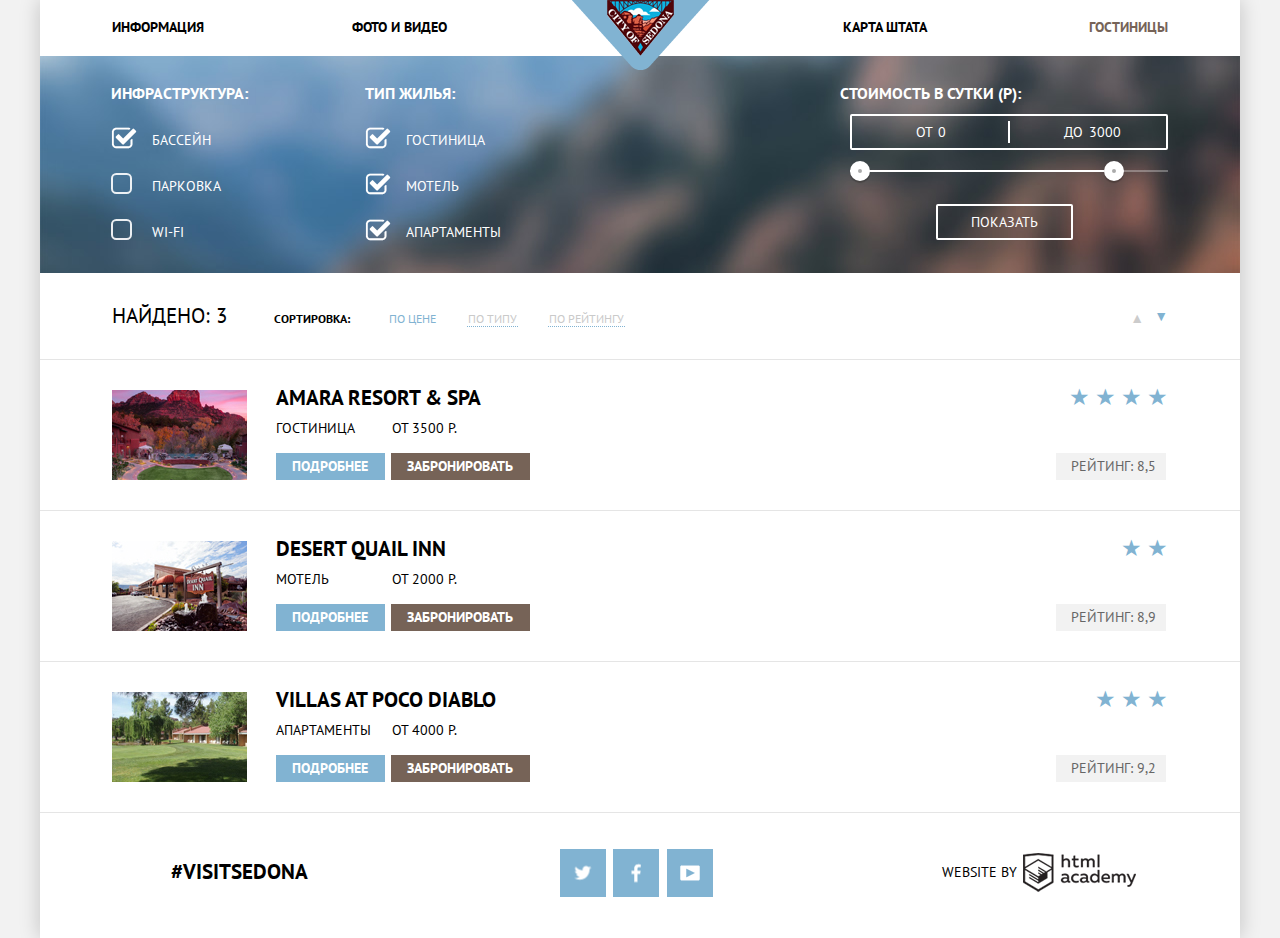
==== commit 942528f5: "Подключил normalize, исправил подключение шрифтов" ====
--- a/catalog.html
+++ b/catalog.html
@@ -3,7 +3,8 @@
   <head>
     <meta charset="UTF-8">
     <title>Sedona - Гостиницы</title>
-    <link href="https://fonts.googleapis.com/css?family=PT+Sans:400,700&subset=latin,cyrillic' rel='stylesheet' type='text/css">
+    <link href="https://fonts.googleapis.com/css?family=PT+Sans:400,700&subset=latin,cyrillic" rel='stylesheet' type='text/css'>
+    <link rel="stylesheet" href="css/normalize.css">
     <link rel="stylesheet" href="css/style.css">
   </head>
   <body>
--- a/css/style.css
+++ b/css/style.css
@@ -437,20 +437,35 @@
 /* Search Form */
 
 .form-item {
-  /*display: none; */
+  display: none;
+  overflow: hidden; /* for animation */
   position: absolute;
   right: 50%;
   left: 50%;
   width: 568px;
   margin: 0 auto;
   padding-top: 55px;
-
   transform: translate(-50%);
   background-color: white;
   font-size: 0px;
   line-height: 26px;
   vertical-align: middle;
   box-shadow: 0px 7px 15px 0px rgba(0, 1, 1, 0.15);
+}
+
+.form-item-show {
+  display: block;
+  animation: pull-out 1s;
+}
+
+@keyframes pull-out {
+  from {
+    height: 0;
+  }
+  to {
+    height: 339px;
+  }
+
 }
 
 .form-item-row input,
@@ -596,7 +611,8 @@
 
 .arrival-value,
 .departure-value {
-  width: 300px; /* 346 */
+  width: 300px;
+  height: 26px; /* for IE */
   padding: 7px 30px 6px 14px;
   border: 0;
   margin-left: 20px;
@@ -751,6 +767,7 @@
 
 .price-controls input {
   width: 57%;
+  height: 31px; /* for IE */
   margin: 0;
 
   color: inherit;
@@ -1108,3 +1125,6 @@
 
 .btn-hotel-search:active,
 .btn-book:active { background-color: #503e33; }
+
+
+
